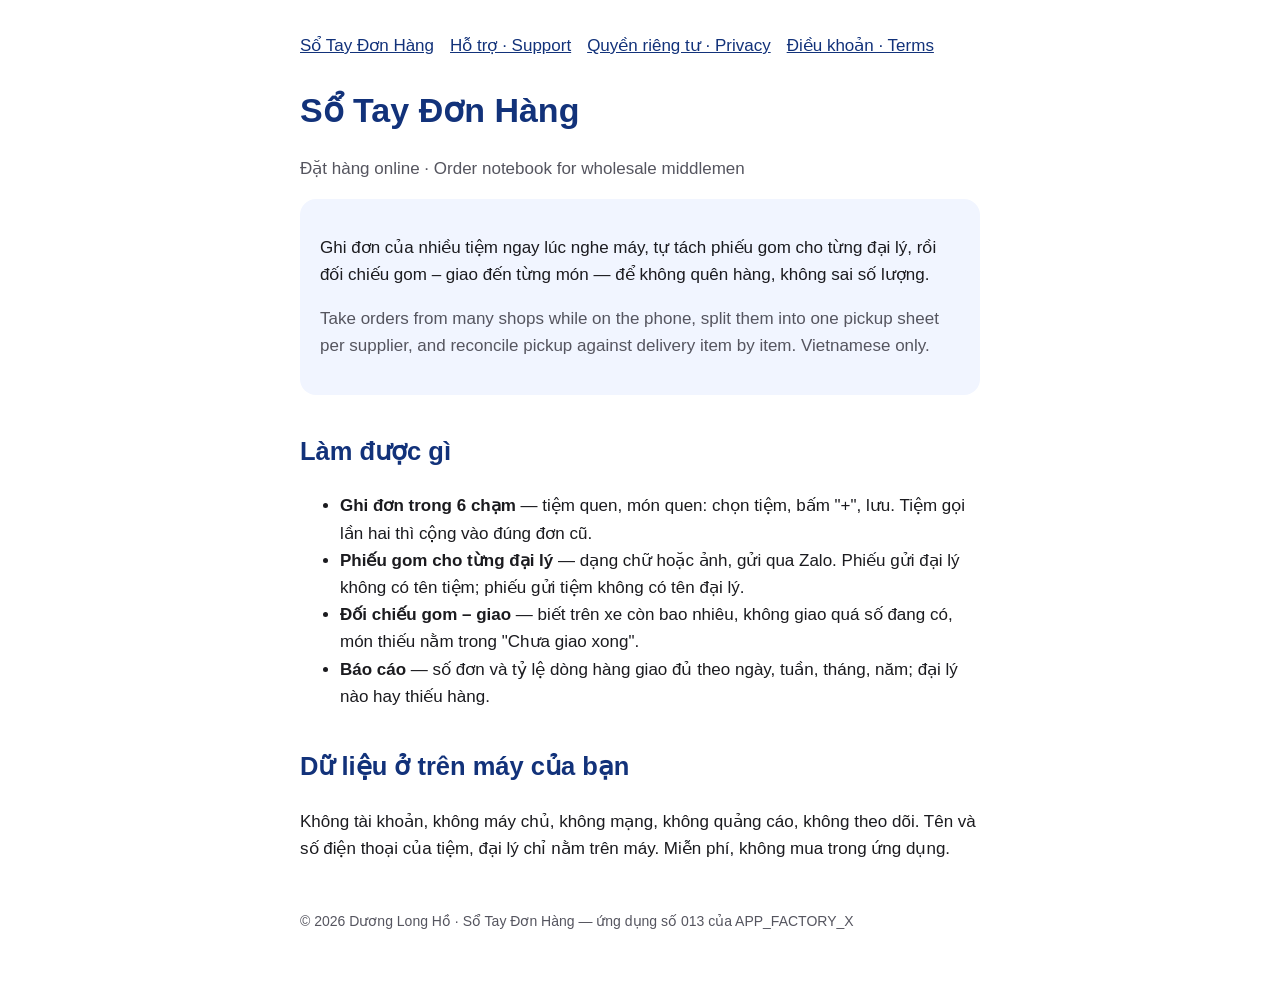
==== index.html @ 16edd561 "Add files via upload" ====
<!doctype html>
<html lang="vi"><head><meta charset="utf-8"><meta name="viewport" content="width=device-width,initial-scale=1"><title>Sổ Tay Đơn Hàng — Đặt hàng online</title><style>
:root{--brand:#12327A;--fill:#2F6BFF;--text:#1b1b1f;--muted:#55555f;--bg:#ffffff;--card:#f1f5ff}
@media (prefers-color-scheme:dark){:root{--brand:#7FA8FF;--fill:#2F6BFF;--text:#f2f2f5;--muted:#b4b4bf;--bg:#111114;--card:#1b1f2b}}
*{box-sizing:border-box}body{margin:0;font:17px/1.6 -apple-system,BlinkMacSystemFont,"Segoe UI",sans-serif;color:var(--text);background:var(--bg)}
main{max-width:720px;margin:0 auto;padding:32px 20px 64px}h1{color:var(--brand);font-size:34px;margin:0 0 4px}h2{color:var(--brand);margin-top:36px}
p,li{color:var(--text)}.muted{color:var(--muted)}nav a,a{color:var(--brand)}nav{display:flex;gap:16px;flex-wrap:wrap;margin-bottom:24px}
section.card{background:var(--card);border-radius:16px;padding:18px 20px;margin:16px 0}footer{margin-top:48px;color:var(--muted);font-size:14px}
</style></head>
<body><main><nav><a href="./">Sổ Tay Đơn Hàng</a><a href="support.html">Hỗ trợ · Support</a><a href="privacy.html">Quyền riêng tư · Privacy</a><a href="terms.html">Điều khoản · Terms</a></nav>
<h1>Sổ Tay Đơn Hàng</h1><p class="muted">Đặt hàng online · Order notebook for wholesale middlemen</p>
<section class="card"><p>Ghi đơn của nhiều tiệm ngay lúc nghe máy, tự tách phiếu gom cho từng đại lý, rồi đối chiếu gom – giao đến từng món — để không quên hàng, không sai số lượng.</p>
<p class="muted">Take orders from many shops while on the phone, split them into one pickup sheet per supplier, and reconcile pickup against delivery item by item. Vietnamese only.</p></section>
<h2>Làm được gì</h2><ul>
<li><strong>Ghi đơn trong 6 chạm</strong> — tiệm quen, món quen: chọn tiệm, bấm "+", lưu. Tiệm gọi lần hai thì cộng vào đúng đơn cũ.</li>
<li><strong>Phiếu gom cho từng đại lý</strong> — dạng chữ hoặc ảnh, gửi qua Zalo. Phiếu gửi đại lý không có tên tiệm; phiếu gửi tiệm không có tên đại lý.</li>
<li><strong>Đối chiếu gom – giao</strong> — biết trên xe còn bao nhiêu, không giao quá số đang có, món thiếu nằm trong "Chưa giao xong".</li>
<li><strong>Báo cáo</strong> — số đơn và tỷ lệ dòng hàng giao đủ theo ngày, tuần, tháng, năm; đại lý nào hay thiếu hàng.</li></ul>
<h2>Dữ liệu ở trên máy của bạn</h2><p>Không tài khoản, không máy chủ, không mạng, không quảng cáo, không theo dõi. Tên và số điện thoại của tiệm, đại lý chỉ nằm trên máy. Miễn phí, không mua trong ứng dụng.</p>
<footer>© 2026 Dương Long Hồ · Sổ Tay Đơn Hàng — ứng dụng số 013 của APP_FACTORY_X</footer></main></body></html>
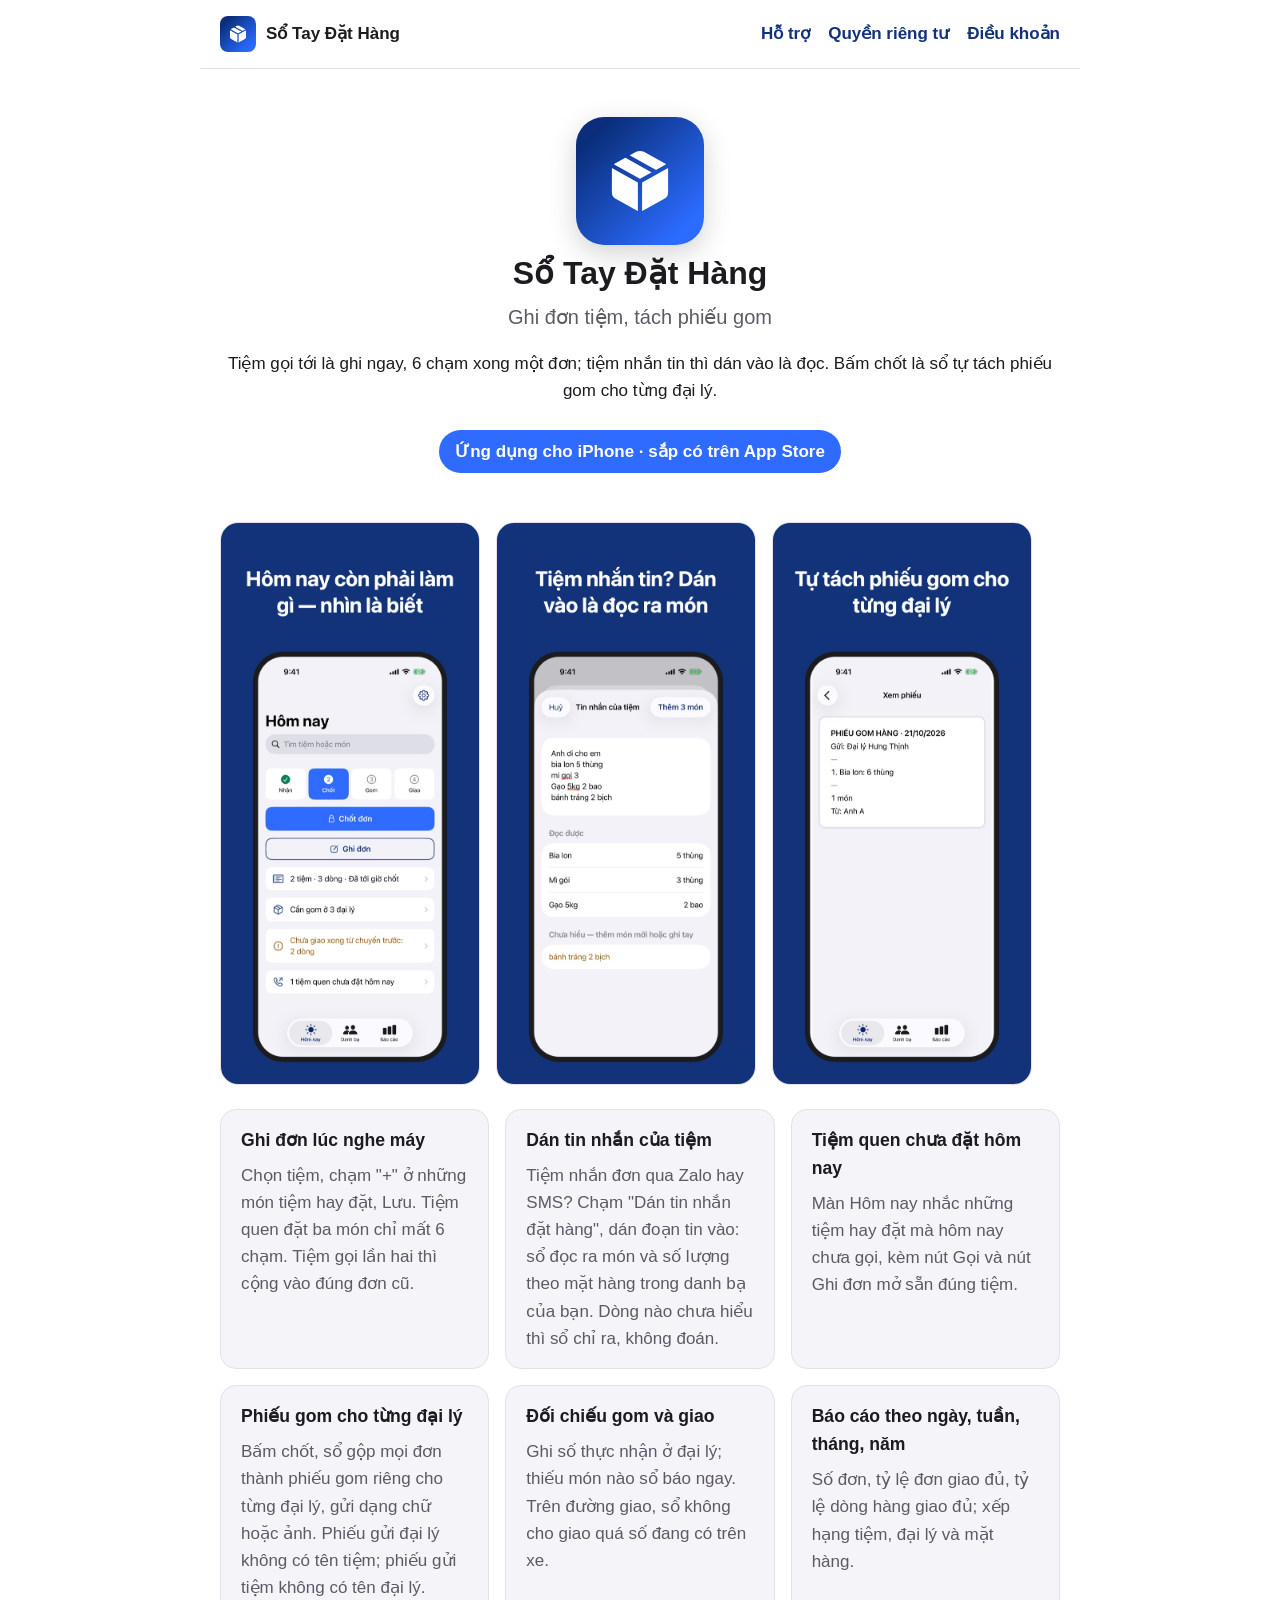
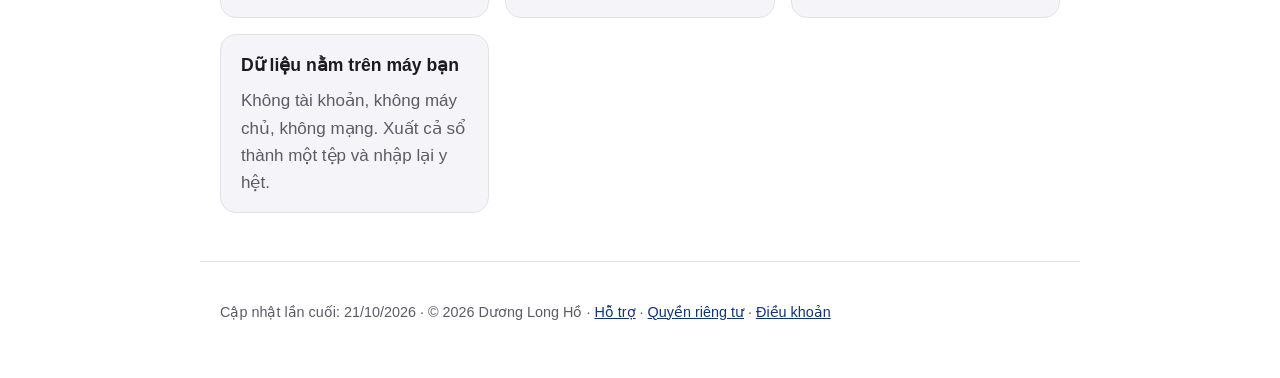
==== commit 4896ccce: "Sổ Tay Đặt Hàng 1.1: new name, message paste and regular shops, style, icon and screenshots Co-Autho" ====
--- a/index.html
+++ b/index.html
@@ -1,20 +1,74 @@
 <!doctype html>
-<html lang="vi"><head><meta charset="utf-8"><meta name="viewport" content="width=device-width,initial-scale=1"><title>Sổ Tay Đơn Hàng — Đặt hàng online</title><style>
-:root{--brand:#12327A;--fill:#2F6BFF;--text:#1b1b1f;--muted:#55555f;--bg:#ffffff;--card:#f1f5ff}
-@media (prefers-color-scheme:dark){:root{--brand:#7FA8FF;--fill:#2F6BFF;--text:#f2f2f5;--muted:#b4b4bf;--bg:#111114;--card:#1b1f2b}}
-*{box-sizing:border-box}body{margin:0;font:17px/1.6 -apple-system,BlinkMacSystemFont,"Segoe UI",sans-serif;color:var(--text);background:var(--bg)}
-main{max-width:720px;margin:0 auto;padding:32px 20px 64px}h1{color:var(--brand);font-size:34px;margin:0 0 4px}h2{color:var(--brand);margin-top:36px}
-p,li{color:var(--text)}.muted{color:var(--muted)}nav a,a{color:var(--brand)}nav{display:flex;gap:16px;flex-wrap:wrap;margin-bottom:24px}
-section.card{background:var(--card);border-radius:16px;padding:18px 20px;margin:16px 0}footer{margin-top:48px;color:var(--muted);font-size:14px}
-</style></head>
-<body><main><nav><a href="./">Sổ Tay Đơn Hàng</a><a href="support.html">Hỗ trợ · Support</a><a href="privacy.html">Quyền riêng tư · Privacy</a><a href="terms.html">Điều khoản · Terms</a></nav>
-<h1>Sổ Tay Đơn Hàng</h1><p class="muted">Đặt hàng online · Order notebook for wholesale middlemen</p>
-<section class="card"><p>Ghi đơn của nhiều tiệm ngay lúc nghe máy, tự tách phiếu gom cho từng đại lý, rồi đối chiếu gom – giao đến từng món — để không quên hàng, không sai số lượng.</p>
-<p class="muted">Take orders from many shops while on the phone, split them into one pickup sheet per supplier, and reconcile pickup against delivery item by item. Vietnamese only.</p></section>
-<h2>Làm được gì</h2><ul>
-<li><strong>Ghi đơn trong 6 chạm</strong> — tiệm quen, món quen: chọn tiệm, bấm "+", lưu. Tiệm gọi lần hai thì cộng vào đúng đơn cũ.</li>
-<li><strong>Phiếu gom cho từng đại lý</strong> — dạng chữ hoặc ảnh, gửi qua Zalo. Phiếu gửi đại lý không có tên tiệm; phiếu gửi tiệm không có tên đại lý.</li>
-<li><strong>Đối chiếu gom – giao</strong> — biết trên xe còn bao nhiêu, không giao quá số đang có, món thiếu nằm trong "Chưa giao xong".</li>
-<li><strong>Báo cáo</strong> — số đơn và tỷ lệ dòng hàng giao đủ theo ngày, tuần, tháng, năm; đại lý nào hay thiếu hàng.</li></ul>
-<h2>Dữ liệu ở trên máy của bạn</h2><p>Không tài khoản, không máy chủ, không mạng, không quảng cáo, không theo dõi. Tên và số điện thoại của tiệm, đại lý chỉ nằm trên máy. Miễn phí, không mua trong ứng dụng.</p>
-<footer>© 2026 Dương Long Hồ · Sổ Tay Đơn Hàng — ứng dụng số 013 của APP_FACTORY_X</footer></main></body></html>
+<html lang="vi">
+<!-- Sinh từ 05_PUBLISHING/07_store_package/templates/website/index.html.tpl. Sửa PUBLISHING/_source/ rồi chạy render_package.py.
+     Không JavaScript, không tài nguyên tải từ domain ngoài, không công cụ theo dõi. -->
+<head>
+<meta charset="utf-8">
+<meta name="viewport" content="width=device-width, initial-scale=1">
+<meta name="color-scheme" content="light dark">
+<title>Sổ Tay Đặt Hàng</title>
+<meta name="description" content="Ghi đơn của nhiều tiệm trong lúc nghe máy, tự tách phiếu gom cho từng đại lý, đối chiếu gom – giao đến từng món.">
+<link rel="stylesheet" href="style.css">
+<link rel="icon" href="assets/icon.png">
+</head>
+<body>
+<header class="site">
+  <a class="brand" href="./"><img src="assets/icon.png" alt="" width="36" height="36">Sổ Tay Đặt Hàng</a>
+  <nav>
+    <a href="support.html">Hỗ trợ</a>
+    <a href="privacy.html">Quyền riêng tư</a>
+    <a href="terms.html">Điều khoản</a>
+  </nav>
+</header>
+<main>
+  <section class="hero">
+    <img class="app-icon" src="assets/icon.png" alt="Biểu tượng Sổ Tay Đặt Hàng" width="128" height="128">
+    <h1>Sổ Tay Đặt Hàng</h1>
+    <p class="lead">Ghi đơn tiệm, tách phiếu gom</p>
+    <p>Tiệm gọi tới là ghi ngay, 6 chạm xong một đơn; tiệm nhắn tin thì dán vào là đọc. Bấm chốt là sổ tự tách phiếu gom cho từng đại lý.</p>
+    <p class="store-note">Ứng dụng cho iPhone · sắp có trên App Store</p>
+  </section>
+
+  <section class="shots" aria-label="Ảnh màn hình">
+    <img src="assets/shot-01.jpg" alt="Ảnh màn hình ứng dụng 1" width="645" height="1402" loading="lazy">
+    <img src="assets/shot-02.jpg" alt="Ảnh màn hình ứng dụng 2" width="645" height="1402" loading="lazy">
+    <img src="assets/shot-03.jpg" alt="Ảnh màn hình ứng dụng 3" width="645" height="1402" loading="lazy">
+  </section>
+
+  <section class="features" aria-label="Tính năng">
+    <div class="card">
+      <h2>Ghi đơn lúc nghe máy</h2>
+      <p>Chọn tiệm, chạm "+" ở những món tiệm hay đặt, Lưu. Tiệm quen đặt ba món chỉ mất 6 chạm. Tiệm gọi lần hai thì cộng vào đúng đơn cũ.</p>
+    </div>
+    <div class="card">
+      <h2>Dán tin nhắn của tiệm</h2>
+      <p>Tiệm nhắn đơn qua Zalo hay SMS? Chạm "Dán tin nhắn đặt hàng", dán đoạn tin vào: sổ đọc ra món và số lượng theo mặt hàng trong danh bạ của bạn. Dòng nào chưa hiểu thì sổ chỉ ra, không đoán.</p>
+    </div>
+    <div class="card">
+      <h2>Tiệm quen chưa đặt hôm nay</h2>
+      <p>Màn Hôm nay nhắc những tiệm hay đặt mà hôm nay chưa gọi, kèm nút Gọi và nút Ghi đơn mở sẵn đúng tiệm.</p>
+    </div>
+    <div class="card">
+      <h2>Phiếu gom cho từng đại lý</h2>
+      <p>Bấm chốt, sổ gộp mọi đơn thành phiếu gom riêng cho từng đại lý, gửi dạng chữ hoặc ảnh. Phiếu gửi đại lý không có tên tiệm; phiếu gửi tiệm không có tên đại lý.</p>
+    </div>
+    <div class="card">
+      <h2>Đối chiếu gom và giao</h2>
+      <p>Ghi số thực nhận ở đại lý; thiếu món nào sổ báo ngay. Trên đường giao, sổ không cho giao quá số đang có trên xe.</p>
+    </div>
+    <div class="card">
+      <h2>Báo cáo theo ngày, tuần, tháng, năm</h2>
+      <p>Số đơn, tỷ lệ đơn giao đủ, tỷ lệ dòng hàng giao đủ; xếp hạng tiệm, đại lý và mặt hàng.</p>
+    </div>
+    <div class="card">
+      <h2>Dữ liệu nằm trên máy bạn</h2>
+      <p>Không tài khoản, không máy chủ, không mạng. Xuất cả sổ thành một tệp và nhập lại y hệt.</p>
+    </div>
+  </section>
+</main>
+<footer>
+  <p>Cập nhật lần cuối: 21/10/2026 · © 2026 Dương Long Hồ ·
+    <a href="support.html">Hỗ trợ</a> · <a href="privacy.html">Quyền riêng tư</a> · <a href="terms.html">Điều khoản</a></p>
+</footer>
+</body>
+</html>
--- a/style.css
+++ b/style.css
@@ -0,0 +1,151 @@
+/* Sinh từ 05_PUBLISHING/07_store_package/templates/website/style.css.tpl — sửa template, không sửa bản sinh.
+   Không font tải ngoài, không tài nguyên ngoài. Màu thương hiệu lấy từ bảng màu của app trong 06_REGISTRY. */
+
+:root {
+  --brand: #2F6BFF;
+  --brand-deep: #12327A;
+  --brand-soft: #7FA8FF;
+  --bg: #ffffff;
+  --surface: #f5f4f8;
+  --text: #1c1b1f;
+  --muted: #5d5a66;
+  --line: #e3e0ea;
+  --link: var(--brand-deep);
+}
+
+@media (prefers-color-scheme: dark) {
+  :root {
+    --bg: #121114;
+    --surface: #1e1c22;
+    --text: #f2f0f5;
+    --muted: #b3aebd;
+    --line: #34313a;
+    --link: var(--brand-soft);
+  }
+}
+
+* { box-sizing: border-box; }
+
+html { -webkit-text-size-adjust: 100%; }
+
+body {
+  margin: 0;
+  background: var(--bg);
+  color: var(--text);
+  font: 17px/1.6 -apple-system, BlinkMacSystemFont, "Segoe UI", Roboto, "Helvetica Neue", Arial, sans-serif;
+}
+
+a { color: var(--link); }
+
+header.site, main, footer {
+  max-width: 880px;
+  margin: 0 auto;
+  padding-inline: 20px;
+}
+
+header.site {
+  display: flex;
+  flex-wrap: wrap;
+  gap: 12px 24px;
+  align-items: center;
+  justify-content: space-between;
+  padding-block: 16px;
+  border-bottom: 1px solid var(--line);
+}
+
+.brand {
+  display: inline-flex;
+  gap: 10px;
+  align-items: center;
+  font-weight: 700;
+  color: var(--text);
+  text-decoration: none;
+}
+
+.brand img { border-radius: 8px; }
+
+nav { display: flex; flex-wrap: wrap; gap: 8px 18px; }
+nav a { text-decoration: none; font-weight: 600; }
+
+main { padding-block: 32px 48px; }
+
+h1 { font-size: 2rem; line-height: 1.25; margin: 0 0 8px; }
+h2 { font-size: 1.3rem; margin: 32px 0 8px; }
+
+.updated { color: var(--muted); margin-top: 0; }
+
+.hero { text-align: center; padding-block: 16px 8px; }
+.hero .app-icon { border-radius: 28px; box-shadow: 0 8px 28px rgba(0, 0, 0, .18); }
+.hero .lead { font-size: 1.25rem; color: var(--muted); margin: 0 0 16px; }
+.store-note {
+  display: inline-block;
+  margin-top: 8px;
+  padding: 8px 16px;
+  border-radius: 999px;
+  background: var(--brand);
+  color: #ffffff;
+  font-weight: 600;
+}
+
+.shots {
+  display: flex;
+  gap: 16px;
+  overflow-x: auto;
+  padding-block: 24px;
+  scroll-snap-type: x mandatory;
+}
+
+.shots img {
+  flex: 0 0 auto;
+  width: min(260px, 70vw);
+  height: auto;
+  border-radius: 18px;
+  scroll-snap-align: center;
+  border: 1px solid var(--line);
+}
+
+.features {
+  display: grid;
+  grid-template-columns: repeat(auto-fit, minmax(240px, 1fr));
+  gap: 16px;
+}
+
+.card {
+  background: var(--surface);
+  border: 1px solid var(--line);
+  border-radius: 16px;
+  padding: 16px 20px;
+}
+
+.card h2 { margin-top: 0; font-size: 1.1rem; }
+.card p { margin: 0; color: var(--muted); }
+
+.summary {
+  background: var(--surface);
+  border-left: 4px solid var(--brand);
+  padding: 12px 16px;
+  border-radius: 8px;
+}
+
+details {
+  background: var(--surface);
+  border: 1px solid var(--line);
+  border-radius: 12px;
+  padding: 12px 16px;
+  margin-block: 10px;
+}
+
+summary { font-weight: 600; cursor: pointer; }
+
+section[lang="en"] {
+  margin-top: 48px;
+  padding-top: 24px;
+  border-top: 1px solid var(--line);
+}
+
+footer {
+  padding-block: 24px 40px;
+  border-top: 1px solid var(--line);
+  color: var(--muted);
+  font-size: .9rem;
+}
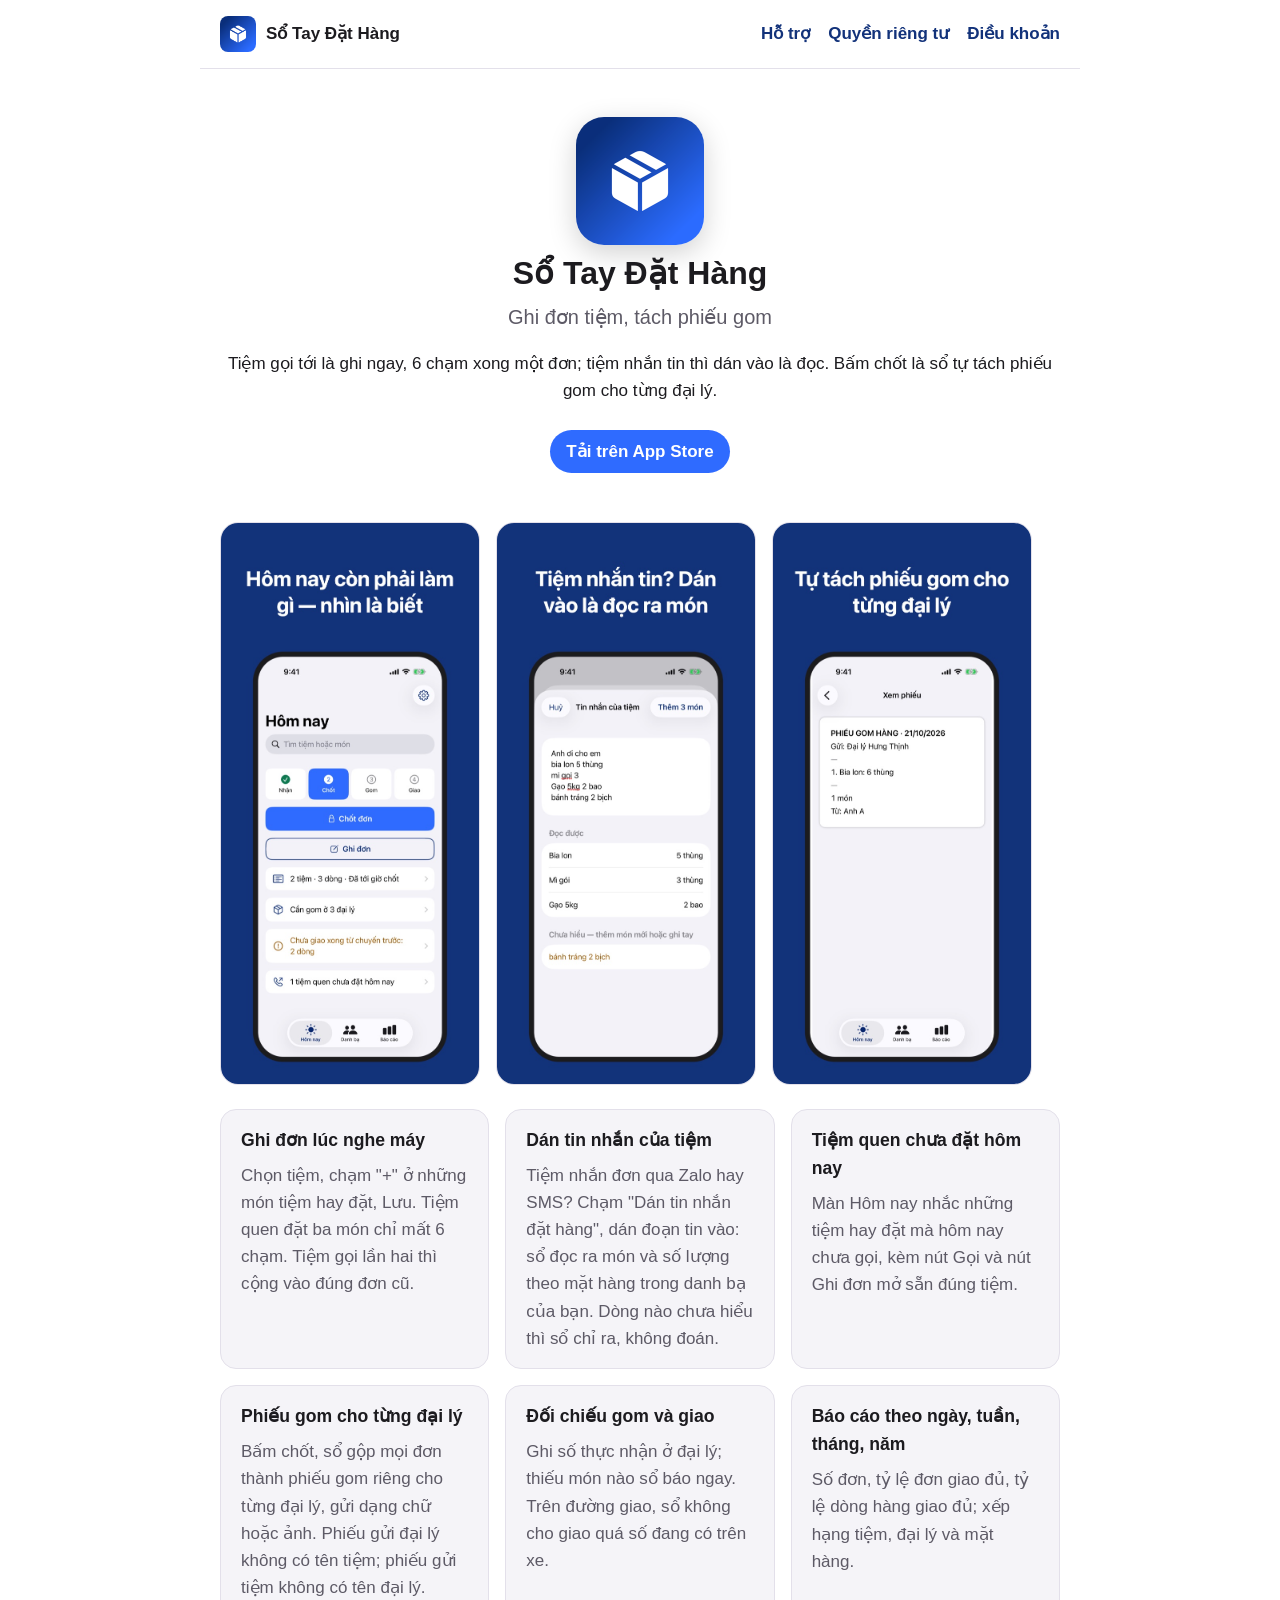
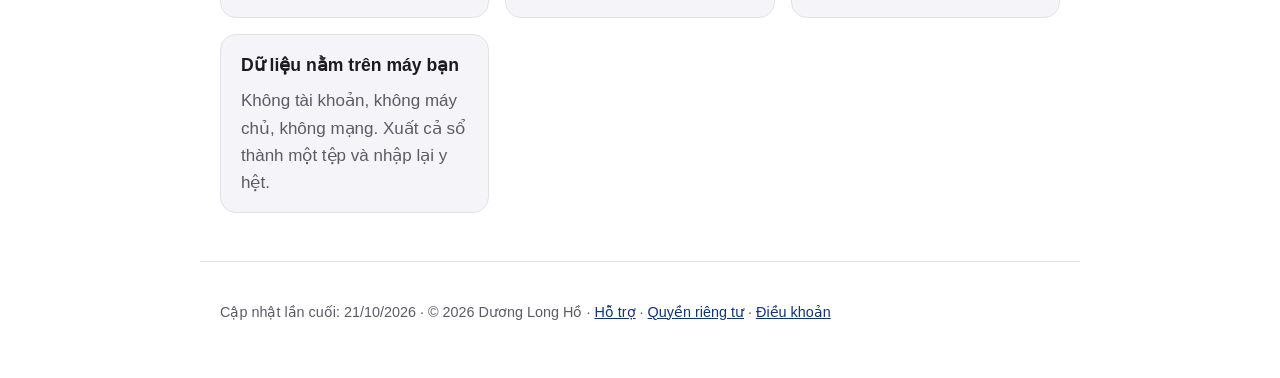
==== commit 2f615645: "013: thay liên kết App Store thật trên website Co-Authored-By: Claude Opus 5.5 <noreply@anthropic.co" ====
--- a/index.html
+++ b/index.html
@@ -26,7 +26,7 @@
     <h1>Sổ Tay Đặt Hàng</h1>
     <p class="lead">Ghi đơn tiệm, tách phiếu gom</p>
     <p>Tiệm gọi tới là ghi ngay, 6 chạm xong một đơn; tiệm nhắn tin thì dán vào là đọc. Bấm chốt là sổ tự tách phiếu gom cho từng đại lý.</p>
-    <p class="store-note">Ứng dụng cho iPhone · sắp có trên App Store</p>
+    <p><a class="store-note" href="https://apps.apple.com/us/app/s%E1%BB%95-tay-%C4%91%E1%BA%B7t-h%C3%A0ng/id6815681246" target="_blank" rel="noopener">Tải trên App Store</a></p>
   </section>
 
   <section class="shots" aria-label="Ảnh màn hình">
--- a/style.css
+++ b/style.css
@@ -86,6 +86,9 @@
   color: #ffffff;
   font-weight: 600;
 }
+/* Đã lên kho: cùng viên thuốc, thành liên kết tới trang App Store (package.json → APP_STORE_URL). */
+a.store-note { text-decoration: none; }
+a.store-note:hover, a.store-note:focus-visible { background: var(--brand-deep); }
 
 .shots {
   display: flex;
